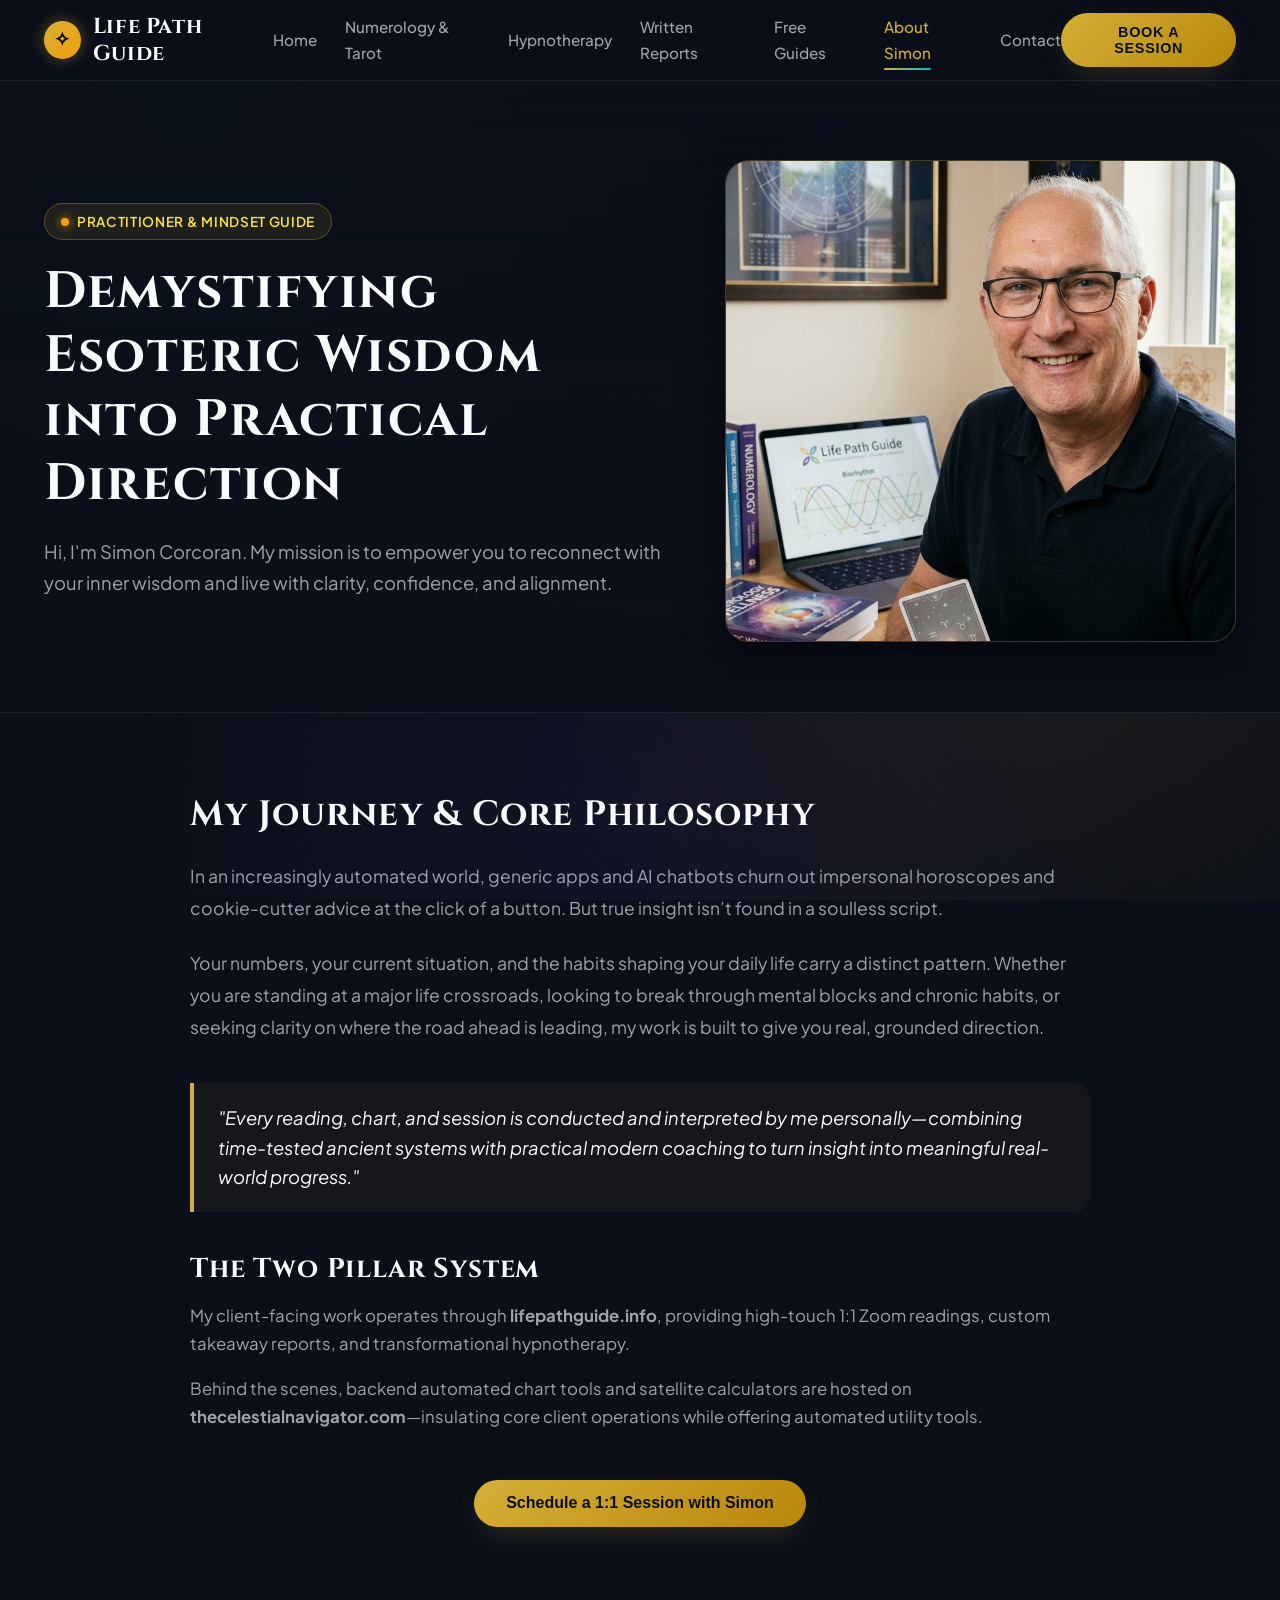
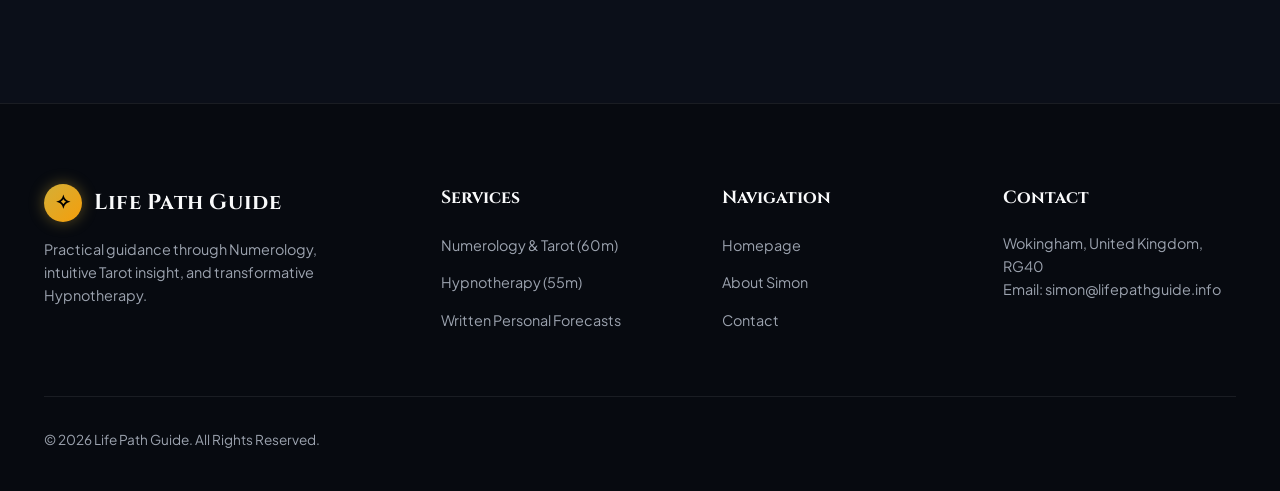
==== LifePathGuide/about.html @ 07bcfd87 "Initial commit for Life Path Guide site" ====
<!DOCTYPE html>
<html lang="en">
<head>
  <meta charset="UTF-8">
  <meta name="viewport" content="width=device-width, initial-scale=1.0">
  <title>About Simon Corcoran | Life Path Guide</title>
  <meta name="description" content="Learn about Simon Corcoran, practitioner of Numerology, Tarot, and Hypnotherapy based in Wokingham, UK. Human-centered mindset transformation.">
  <link rel="stylesheet" href="styles.css">
</head>
<body>

  <!-- HEADER -->
  <header class="site-header">
    <div class="container header-container">
      <a href="index.html" class="brand-logo">
        <span class="symbol">✧</span>
        <span>Life Path Guide</span>
      </a>

      <ul class="nav-links">
        <li><a href="index.html" class="nav-link">Home</a></li>
        <li><a href="numerology-tarot.html" class="nav-link">Numerology & Tarot</a></li>
        <li><a href="hypnotherapy.html" class="nav-link">Hypnotherapy</a></li>
        <li><a href="written-reports.html" class="nav-link">Written Reports</a></li>
        <li><a href="free-guides.html" class="nav-link">Free Guides</a></li>
        <li><a href="about.html" class="nav-link active">About Simon</a></li>
        <li><a href="contact.html" class="nav-link">Contact</a></li>
      </ul>

      <button class="nav-cta-btn" data-open-booking data-service="General Inquiry">
        <span>Book a Session</span>
      </button>

      <button class="mobile-menu-toggle">☰</button>
    </div>
  </header>

  <!-- PAGE HERO -->
  <section class="page-hero">
    <div class="container page-hero-grid">
      <div>
        <div class="badge-pill">
          <span class="icon-dot"></span>
          <span>Practitioner & Mindset Guide</span>
        </div>
        <h1 style="font-size: 3.2rem; margin-bottom: 1.25rem;">Demystifying Esoteric Wisdom into Practical Direction</h1>
        <p style="font-size: 1.15rem; line-height: 1.7; color: var(--text-muted);">
          Hi, I'm Simon Corcoran. My mission is to empower you to reconnect with your inner wisdom and live with clarity, confidence, and alignment.
        </p>
      </div>

      <div class="hero-media-card">
        <img src="assets/images/simon-portrait.jpg" alt="Simon Corcoran Portrait at Workspace">
      </div>
    </div>
  </section>

  <!-- BIO & STORY -->
  <section class="detail-section container" style="max-width: 900px;">
    <h2 style="font-size: 2.2rem; margin-bottom: 1.5rem;">My Journey & Core Philosophy</h2>
    <p style="font-size: 1.1rem; line-height: 1.8; color: var(--text-muted); margin-bottom: 1.5rem;">
      In an increasingly automated world, generic apps and AI chatbots churn out impersonal horoscopes and cookie-cutter advice at the click of a button. But true insight isn’t found in a soulless script.
    </p>

    <p style="font-size: 1.1rem; line-height: 1.8; color: var(--text-muted); margin-bottom: 1.5rem;">
      Your numbers, your current situation, and the habits shaping your daily life carry a distinct pattern. Whether you are standing at a major life crossroads, looking to break through mental blocks and chronic habits, or seeking clarity on where the road ahead is leading, my work is built to give you real, grounded direction.
    </p>

    <div class="philosophy-box" style="margin: 2.5rem 0;">
      <p style="font-size: 1.15rem; color: var(--text-main);">
        "Every reading, chart, and session is conducted and interpreted by me personally—combining time-tested ancient systems with practical modern coaching to turn insight into meaningful real-world progress."
      </p>
    </div>

    <h3 style="font-size: 1.7rem; margin: 2.5rem 0 1rem;">The Two Pillar System</h3>
    <p style="font-size: 1.05rem; line-height: 1.7; color: var(--text-muted); margin-bottom: 1rem;">
      My client-facing work operates through <strong>lifepathguide.info</strong>, providing high-touch 1:1 Zoom readings, custom takeaway reports, and transformational hypnotherapy.
    </p>
    <p style="font-size: 1.05rem; line-height: 1.7; color: var(--text-muted);">
      Behind the scenes, backend automated chart tools and satellite calculators are hosted on <strong>thecelestialnavigator.com</strong>—insulating core client operations while offering automated utility tools.
    </p>

    <div style="margin-top: 3rem; text-align: center;">
      <button class="btn-primary" data-open-booking data-service="1:1 Consultation with Simon">
        Schedule a 1:1 Session with Simon
      </button>
    </div>
  </section>

  <!-- FOOTER -->
  <footer class="site-footer">
    <div class="container">
      <div class="footer-grid">
        <div class="footer-brand">
          <a href="index.html" class="brand-logo">
            <span class="symbol">✧</span>
            <span>Life Path Guide</span>
          </a>
          <p>Practical guidance through Numerology, intuitive Tarot insight, and transformative Hypnotherapy.</p>
        </div>
        <div class="footer-col">
          <h5>Services</h5>
          <ul class="footer-links">
            <li><a href="numerology-tarot.html">Numerology & Tarot (60m)</a></li>
            <li><a href="hypnotherapy.html">Hypnotherapy (55m)</a></li>
            <li><a href="written-reports.html">Written Personal Forecasts</a></li>
          </ul>
        </div>
        <div class="footer-col">
          <h5>Navigation</h5>
          <ul class="footer-links">
            <li><a href="index.html">Homepage</a></li>
            <li><a href="about.html">About Simon</a></li>
            <li><a href="contact.html">Contact</a></li>
          </ul>
        </div>
        <div class="footer-col">
          <h5>Contact</h5>
          <p style="font-size: 0.9rem; color: var(--text-muted);">Wokingham, United Kingdom, RG40</p>
          <p style="font-size: 0.9rem; color: var(--text-muted);">Email: simon@lifepathguide.info</p>
        </div>
      </div>
      <div class="footer-bottom">
        <p>&copy; 2026 Life Path Guide. All Rights Reserved.</p>
      </div>
    </div>
  </footer>

  <script src="main.js"></script>
</body>
</html>
---- LifePathGuide/styles.css ----
/* ==========================================================================
   LIFE PATH GUIDE - Core Design System & Styling
   Domain: lifepathguide.info | Practicioner: Simon Corcoran
   Theme: Premium Dark Celestial & Human-Led Mindset Transformation
   ========================================================================== */

@import url('https://fonts.googleapis.com/css2?family=Cinzel:wght@500;600;700;800&family=Plus+Jakarta+Sans:wght@300;400;500;600;700&display=swap');

:root {
  /* Color Tokens */
  --bg-dark: #0B0F19;
  --bg-card: rgba(17, 24, 39, 0.75);
  --bg-card-hover: rgba(26, 36, 56, 0.85);
  --bg-nav: rgba(11, 15, 25, 0.85);
  
  --gold-primary: #D4AF37;
  --gold-glow: #F59E0B;
  --gold-light: #FDE047;
  
  --cyan-accent: #06B6D4;
  --cyan-glow: #38BDF8;
  --purple-accent: #8B5CF6;
  
  --text-main: #F9FAFB;
  --text-muted: #9CA3AF;
  --text-dim: #6B7280;
  
  --border-glow: rgba(212, 175, 55, 0.25);
  --border-subtle: rgba(255, 255, 255, 0.08);
  
  /* Fonts */
  --font-heading: 'Cinzel', serif;
  --font-body: 'Plus Jakarta Sans', -apple-system, BlinkMacSystemFont, sans-serif;
  
  /* Transition & Shadow */
  --transition-fast: 0.2s cubic-bezier(0.4, 0, 0.2, 1);
  --transition-smooth: 0.35s cubic-bezier(0.16, 1, 0.3, 1);
  --shadow-gold: 0 10px 30px -10px rgba(212, 175, 55, 0.25);
  --shadow-card: 0 20px 40px rgba(0, 0, 0, 0.5);
}

/* Reset & Base */
*, *::before, *::after {
  box-sizing: border-box;
  margin: 0;
  padding: 0;
}

html {
  scroll-behavior: smooth;
  font-size: 16px;
}

body {
  background-color: var(--bg-dark);
  color: var(--text-main);
  font-family: var(--font-body);
  line-height: 1.6;
  overflow-x: hidden;
  position: relative;
  background-image: 
    radial-gradient(circle at 15% 15%, rgba(6, 182, 212, 0.08) 0%, transparent 40%),
    radial-gradient(circle at 85% 65%, rgba(212, 175, 55, 0.08) 0%, transparent 45%),
    radial-gradient(circle at 50% 90%, rgba(139, 92, 246, 0.06) 0%, transparent 50%);
  background-attachment: fixed;
}

/* Typography */
h1, h2, h3, h4, .brand-logo {
  font-family: var(--font-heading);
  letter-spacing: 0.03em;
  color: var(--text-main);
  line-height: 1.25;
}

p {
  color: var(--text-muted);
}

a {
  color: var(--gold-primary);
  text-decoration: none;
  transition: color var(--transition-fast);
}

a:hover {
  color: var(--gold-light);
}

/* Container */
.container {
  width: 100%;
  max-width: 1240px;
  margin: 0 auto;
  padding: 0 1.5rem;
}

/* Header & Navigation */
.site-header {
  position: fixed;
  top: 0;
  left: 0;
  right: 0;
  z-index: 1000;
  background: var(--bg-nav);
  backdrop-filter: blur(16px);
  border-bottom: 1px solid var(--border-subtle);
  transition: all var(--transition-fast);
}

.header-container {
  display: flex;
  align-items: center;
  justify-content: space-between;
  height: 80px;
}

.brand-logo {
  display: flex;
  align-items: center;
  gap: 0.75rem;
  font-size: 1.35rem;
  font-weight: 700;
  color: var(--text-main);
}

.brand-logo .symbol {
  width: 38px;
  height: 38px;
  background: linear-gradient(135deg, var(--gold-primary), var(--gold-glow));
  border-radius: 50%;
  display: flex;
  align-items: center;
  justify-content: center;
  font-size: 1.2rem;
  color: #000;
  box-shadow: 0 0 15px rgba(212, 175, 55, 0.4);
}

.nav-links {
  display: flex;
  align-items: center;
  gap: 1.75rem;
  list-style: none;
}

.nav-link {
  color: var(--text-muted);
  font-size: 0.95rem;
  font-weight: 500;
  transition: color var(--transition-fast);
  position: relative;
  padding: 0.5rem 0;
}

.nav-link:hover, .nav-link.active {
  color: var(--gold-primary);
}

.nav-link.active::after {
  content: '';
  position: absolute;
  bottom: 0;
  left: 0;
  width: 100%;
  height: 2px;
  background: linear-gradient(90deg, var(--gold-primary), var(--cyan-accent));
  border-radius: 2px;
}

.nav-cta-btn {
  background: linear-gradient(135deg, var(--gold-primary), #B8860B);
  color: #0B0F19;
  font-weight: 700;
  font-size: 0.9rem;
  padding: 0.7rem 1.4rem;
  border-radius: 50px;
  text-transform: uppercase;
  letter-spacing: 0.05em;
  box-shadow: var(--shadow-gold);
  transition: all var(--transition-fast);
  display: inline-flex;
  align-items: center;
  gap: 0.5rem;
  border: none;
  cursor: pointer;
}

.nav-cta-btn:hover {
  transform: translateY(-2px);
  box-shadow: 0 12px 35px -5px rgba(212, 175, 55, 0.45);
  color: #000;
}

.mobile-menu-toggle {
  display: none;
  background: none;
  border: none;
  color: var(--text-main);
  font-size: 1.5rem;
  cursor: pointer;
}

/* Badge / Pills */
.badge-pill {
  display: inline-flex;
  align-items: center;
  gap: 0.5rem;
  padding: 0.4rem 1rem;
  border-radius: 50px;
  font-size: 0.85rem;
  font-weight: 600;
  letter-spacing: 0.05em;
  text-transform: uppercase;
  background: rgba(212, 175, 55, 0.1);
  border: 1px solid rgba(212, 175, 55, 0.3);
  color: var(--gold-light);
  margin-bottom: 1.25rem;
}

.badge-pill .icon-dot {
  width: 8px;
  height: 8px;
  background: var(--gold-glow);
  border-radius: 50%;
  box-shadow: 0 0 10px var(--gold-glow);
}

/* Hero Section */
.hero-section {
  padding: 170px 0 90px;
  position: relative;
}

.hero-grid {
  display: grid;
  grid-template-columns: 1.1fr 0.9fr;
  gap: 4rem;
  align-items: center;
}

.hero-content h1 {
  font-size: 3.2rem;
  margin-bottom: 1.5rem;
  background: linear-gradient(135deg, #FFFFFF 30%, var(--gold-light) 100%);
  -webkit-background-clip: text;
  -webkit-text-fill-color: transparent;
}

.hero-content p.hero-subtitle {
  font-size: 1.15rem;
  line-height: 1.7;
  margin-bottom: 2rem;
  color: var(--text-muted);
}

.hero-ctas {
  display: flex;
  align-items: center;
  gap: 1.25rem;
  flex-wrap: wrap;
}

.btn-primary {
  background: linear-gradient(135deg, var(--gold-primary), #B8860B);
  color: #0B0F19;
  font-weight: 700;
  padding: 0.9rem 2rem;
  border-radius: 50px;
  font-size: 1rem;
  box-shadow: var(--shadow-gold);
  border: none;
  cursor: pointer;
  display: inline-flex;
  align-items: center;
  gap: 0.6rem;
  transition: all var(--transition-fast);
}

.btn-primary:hover {
  transform: translateY(-2px);
  box-shadow: 0 15px 40px rgba(212, 175, 55, 0.4);
  color: #000;
}

.btn-secondary {
  background: rgba(255, 255, 255, 0.05);
  border: 1px solid var(--border-glow);
  color: var(--text-main);
  font-weight: 600;
  padding: 0.9rem 1.8rem;
  border-radius: 50px;
  font-size: 0.95rem;
  display: inline-flex;
  align-items: center;
  gap: 0.5rem;
  transition: all var(--transition-fast);
  cursor: pointer;
}

.btn-secondary:hover {
  background: rgba(212, 175, 55, 0.15);
  border-color: var(--gold-primary);
  color: var(--gold-light);
}

.hero-media-card {
  position: relative;
  border-radius: 24px;
  overflow: hidden;
  background: var(--bg-card);
  border: 1px solid var(--border-glow);
  box-shadow: var(--shadow-card);
}

.hero-media-card img {
  width: 100%;
  height: 480px;
  object-fit: cover;
  display: block;
}

.hero-overlay-tag {
  position: absolute;
  bottom: 20px;
  left: 20px;
  right: 20px;
  background: rgba(11, 15, 25, 0.85);
  backdrop-filter: blur(12px);
  padding: 1.25rem;
  border-radius: 16px;
  border: 1px solid var(--border-glow);
  display: flex;
  align-items: center;
  gap: 1rem;
}

.hero-overlay-tag .tag-icon {
  font-size: 1.8rem;
  color: var(--gold-primary);
}

.hero-overlay-tag p {
  font-size: 0.9rem;
  color: var(--text-main);
  margin: 0;
  font-weight: 500;
}

/* Core Differentiator Banner */
.differentiator-banner {
  padding: 3rem 0;
  background: linear-gradient(90deg, rgba(212, 175, 55, 0.05), rgba(6, 182, 212, 0.08), rgba(212, 175, 55, 0.05));
  border-top: 1px solid var(--border-subtle);
  border-bottom: 1px solid var(--border-subtle);
  margin: 3rem 0;
}

.banner-content {
  display: flex;
  align-items: center;
  justify-content: center;
  gap: 2rem;
  text-align: center;
  flex-wrap: wrap;
}

.banner-badge {
  font-family: var(--font-heading);
  font-size: 1.25rem;
  color: var(--gold-primary);
  display: flex;
  align-items: center;
  gap: 0.6rem;
}

.banner-text {
  font-size: 1.05rem;
  color: var(--text-main);
  max-width: 700px;
}

/* Section Header */
.section-header {
  text-align: center;
  max-width: 760px;
  margin: 0 auto 3.5rem;
}

.section-header h2 {
  font-size: 2.4rem;
  margin-bottom: 1rem;
}

.section-header p {
  font-size: 1.1rem;
}

/* Cards Grid Layout */
.grid-3 {
  display: grid;
  grid-template-columns: repeat(3, 1fr);
  gap: 2rem;
}

.grid-2 {
  display: grid;
  grid-template-columns: repeat(2, 1fr);
  gap: 2.5rem;
}

.product-card {
  background: var(--bg-card);
  backdrop-filter: blur(16px);
  border: 1px solid var(--border-subtle);
  border-radius: 20px;
  overflow: hidden;
  transition: all var(--transition-smooth);
  display: flex;
  flex-direction: column;
  position: relative;
}

.product-card:hover {
  transform: translateY(-8px);
  border-color: var(--border-glow);
  box-shadow: 0 20px 45px rgba(0, 0, 0, 0.6), 0 0 25px rgba(212, 175, 55, 0.15);
  background: var(--bg-card-hover);
}

.card-img-wrapper {
  position: relative;
  height: 230px;
  overflow: hidden;
}

.card-img-wrapper img {
  width: 100%;
  height: 100%;
  object-fit: cover;
  transition: transform 0.6s ease;
}

.product-card:hover .card-img-wrapper img {
  transform: scale(1.05);
}

.card-tag {
  position: absolute;
  top: 15px;
  right: 15px;
  background: rgba(11, 15, 25, 0.85);
  backdrop-filter: blur(8px);
  border: 1px solid var(--gold-primary);
  color: var(--gold-light);
  font-size: 0.8rem;
  font-weight: 700;
  padding: 0.35rem 0.85rem;
  border-radius: 50px;
}

.card-body {
  padding: 2rem;
  display: flex;
  flex-direction: column;
  flex-grow: 1;
}

.card-body h3 {
  font-size: 1.45rem;
  margin-bottom: 0.75rem;
}

.card-body p.card-pitch {
  font-size: 0.95rem;
  margin-bottom: 1.25rem;
  line-height: 1.6;
}

.card-features {
  list-style: none;
  margin-bottom: 1.75rem;
  flex-grow: 1;
}

.card-features li {
  font-size: 0.9rem;
  color: var(--text-main);
  margin-bottom: 0.6rem;
  display: flex;
  align-items: flex-start;
  gap: 0.6rem;
}

.card-features li::before {
  content: "✦";
  color: var(--gold-primary);
  font-size: 0.85rem;
  line-height: 1.4;
}

.card-footer {
  margin-top: auto;
  display: flex;
  align-items: center;
  justify-content: space-between;
  gap: 1rem;
  padding-top: 1rem;
  border-top: 1px solid var(--border-subtle);
}

.card-price {
  font-size: 1.2rem;
  font-weight: 700;
  color: var(--gold-light);
  font-family: var(--font-heading);
}

/* Interactive Life Path Calculator Section */
.calculator-section {
  padding: 6rem 0;
  background: relative;
}

.calculator-box {
  background: linear-gradient(135deg, rgba(17, 24, 39, 0.9), rgba(11, 15, 25, 0.95));
  backdrop-filter: blur(20px);
  border: 1px solid var(--border-glow);
  border-radius: 28px;
  padding: 3.5rem 3rem;
  box-shadow: var(--shadow-card);
  max-width: 900px;
  margin: 0 auto;
  position: relative;
  overflow: hidden;
}

.calculator-box::before {
  content: '';
  position: absolute;
  top: -50%;
  left: -50%;
  width: 200%;
  height: 200%;
  background: radial-gradient(circle at 50% 50%, rgba(212, 175, 55, 0.05) 0%, transparent 60%);
  pointer-events: none;
}

.calc-inputs {
  display: grid;
  grid-template-columns: repeat(3, 1fr) auto;
  gap: 1.25rem;
  align-items: end;
  margin-top: 2rem;
}

.input-group {
  display: flex;
  flex-direction: column;
  gap: 0.5rem;
}

.input-group label {
  font-size: 0.85rem;
  font-weight: 600;
  text-transform: uppercase;
  letter-spacing: 0.05em;
  color: var(--text-muted);
}

.input-group select, .input-group input {
  background: rgba(255, 255, 255, 0.06);
  border: 1px solid var(--border-glow);
  color: var(--text-main);
  padding: 0.85rem 1rem;
  border-radius: 12px;
  font-size: 1rem;
  font-family: var(--font-body);
  outline: none;
  transition: border-color var(--transition-fast);
}

.input-group select:focus, .input-group input:focus {
  border-color: var(--gold-primary);
  box-shadow: 0 0 12px rgba(212, 175, 55, 0.3);
}

.calc-result-display {
  margin-top: 2.5rem;
  padding: 2rem;
  background: rgba(11, 15, 25, 0.7);
  border-radius: 20px;
  border: 1px solid var(--border-glow);
  display: none;
  animation: fadeIn 0.4s ease forwards;
}

@keyframes fadeIn {
  from { opacity: 0; transform: translateY(10px); }
  to { opacity: 1; transform: translateY(0); }
}

.calc-result-header {
  display: flex;
  align-items: center;
  gap: 1.5rem;
  margin-bottom: 1.25rem;
}

.number-badge {
  width: 70px;
  height: 70px;
  border-radius: 50%;
  background: linear-gradient(135deg, var(--gold-primary), var(--gold-glow));
  color: #000;
  display: flex;
  align-items: center;
  justify-content: center;
  font-size: 2.2rem;
  font-weight: 800;
  font-family: var(--font-heading);
  box-shadow: 0 0 25px rgba(212, 175, 55, 0.5);
  flex-shrink: 0;
}

.calc-result-header h4 {
  font-size: 1.6rem;
  color: var(--gold-light);
}

.calc-result-header p {
  font-size: 0.95rem;
  color: var(--cyan-accent);
}

.calc-result-body p {
  font-size: 1rem;
  line-height: 1.7;
  color: var(--text-main);
  margin-bottom: 1.5rem;
}

/* About Section */
.about-section {
  padding: 6rem 0;
}

.about-grid {
  display: grid;
  grid-template-columns: 0.9fr 1.1fr;
  gap: 4rem;
  align-items: center;
}

.about-img-frame {
  position: relative;
  border-radius: 24px;
  overflow: hidden;
  border: 1px solid var(--border-glow);
  box-shadow: var(--shadow-card);
}

.about-img-frame img {
  width: 100%;
  height: auto;
  display: block;
}

.about-content h2 {
  font-size: 2.5rem;
  margin-bottom: 1.5rem;
}

.about-bio {
  font-size: 1.05rem;
  line-height: 1.8;
  color: var(--text-muted);
  margin-bottom: 1.5rem;
}

.philosophy-box {
  background: rgba(212, 175, 55, 0.05);
  border-left: 4px solid var(--gold-primary);
  padding: 1.25rem 1.5rem;
  border-radius: 0 16px 16px 0;
  margin-bottom: 2rem;
}

.philosophy-box p {
  font-style: italic;
  color: var(--text-main);
  font-size: 1.05rem;
}

/* Free Guides / Lead Magnets */
.lead-magnets-section {
  padding: 6rem 0;
  background: rgba(11, 15, 25, 0.4);
}

.guide-card {
  background: var(--bg-card);
  border: 1px solid var(--border-subtle);
  border-radius: 24px;
  padding: 2.5rem;
  display: flex;
  flex-direction: column;
  transition: all var(--transition-smooth);
  position: relative;
}

.guide-card:hover {
  transform: translateY(-6px);
  border-color: var(--cyan-accent);
  box-shadow: 0 20px 40px rgba(6, 182, 212, 0.15);
}

.guide-badge {
  color: var(--cyan-accent);
  font-size: 0.85rem;
  font-weight: 700;
  text-transform: uppercase;
  letter-spacing: 0.05em;
  margin-bottom: 1rem;
}

.guide-card h3 {
  font-size: 1.6rem;
  margin-bottom: 1rem;
}

.guide-card p {
  font-size: 0.95rem;
  line-height: 1.6;
  margin-bottom: 2rem;
  flex-grow: 1;
}

/* Modal Windows */
.modal-overlay {
  position: fixed;
  top: 0;
  left: 0;
  right: 0;
  bottom: 0;
  background: rgba(5, 7, 12, 0.85);
  backdrop-filter: blur(12px);
  z-index: 2000;
  display: flex;
  align-items: center;
  justify-content: center;
  padding: 1.5rem;
  opacity: 0;
  visibility: hidden;
  transition: all var(--transition-smooth);
}

.modal-overlay.active {
  opacity: 1;
  visibility: visible;
}

.modal-card {
  background: var(--bg-dark);
  border: 1px solid var(--border-glow);
  border-radius: 28px;
  max-width: 620px;
  width: 100%;
  max-height: 90vh;
  overflow-y: auto;
  padding: 3rem 2.5rem;
  position: relative;
  box-shadow: 0 25px 60px rgba(0, 0, 0, 0.8);
  transform: scale(0.92);
  transition: transform var(--transition-smooth);
}

.modal-overlay.active .modal-card {
  transform: scale(1);
}

.modal-close-btn {
  position: absolute;
  top: 20px;
  right: 20px;
  background: rgba(255, 255, 255, 0.08);
  border: none;
  color: var(--text-main);
  width: 38px;
  height: 38px;
  border-radius: 50%;
  display: flex;
  align-items: center;
  justify-content: center;
  font-size: 1.2rem;
  cursor: pointer;
  transition: background var(--transition-fast);
}

.modal-close-btn:hover {
  background: rgba(212, 175, 55, 0.2);
  color: var(--gold-light);
}

.modal-title {
  font-size: 1.8rem;
  margin-bottom: 0.5rem;
}

.modal-subtitle {
  font-size: 0.95rem;
  margin-bottom: 2rem;
}

.form-grid {
  display: flex;
  flex-direction: column;
  gap: 1.25rem;
}

.form-field {
  display: flex;
  flex-direction: column;
  gap: 0.4rem;
}

.form-field label {
  font-size: 0.85rem;
  font-weight: 600;
  color: var(--text-muted);
}

.form-field input, .form-field select, .form-field textarea {
  background: rgba(255, 255, 255, 0.05);
  border: 1px solid var(--border-subtle);
  color: var(--text-main);
  padding: 0.85rem 1rem;
  border-radius: 12px;
  font-size: 0.95rem;
  font-family: var(--font-body);
  outline: none;
}

.form-field input:focus, .form-field select:focus, .form-field textarea:focus {
  border-color: var(--gold-primary);
  box-shadow: 0 0 10px rgba(212, 175, 55, 0.25);
}

.form-field textarea {
  resize: vertical;
  min-height: 100px;
}

/* Product Detail Page Specifics */
.page-hero {
  padding: 160px 0 70px;
  background: linear-gradient(180deg, rgba(11, 15, 25, 0.8) 0%, var(--bg-dark) 100%);
  border-bottom: 1px solid var(--border-subtle);
}

.page-hero-grid {
  display: grid;
  grid-template-columns: 1.1fr 0.9fr;
  gap: 3.5rem;
  align-items: center;
}

.detail-section {
  padding: 5rem 0;
}

.feature-box-grid {
  display: grid;
  grid-template-columns: repeat(3, 1fr);
  gap: 2rem;
  margin-top: 3rem;
}

.feature-box {
  background: var(--bg-card);
  border: 1px solid var(--border-subtle);
  border-radius: 20px;
  padding: 2rem;
}

.feature-box .box-icon {
  width: 50px;
  height: 50px;
  border-radius: 12px;
  background: rgba(212, 175, 55, 0.1);
  border: 1px solid var(--border-glow);
  color: var(--gold-primary);
  display: flex;
  align-items: center;
  justify-content: center;
  font-size: 1.5rem;
  margin-bottom: 1.25rem;
}

.feature-box h4 {
  font-size: 1.25rem;
  margin-bottom: 0.75rem;
}

.feature-box p {
  font-size: 0.9rem;
  line-height: 1.6;
}

/* Footer */
.site-footer {
  background: #070A10;
  border-top: 1px solid var(--border-subtle);
  padding: 5rem 0 2.5rem;
  margin-top: 6rem;
}

.footer-grid {
  display: grid;
  grid-template-columns: 1.5fr repeat(3, 1fr);
  gap: 3rem;
  margin-bottom: 4rem;
}

.footer-brand p {
  font-size: 0.9rem;
  margin-top: 1rem;
  max-width: 320px;
}

.footer-col h5 {
  font-family: var(--font-heading);
  font-size: 1.1rem;
  color: var(--text-main);
  margin-bottom: 1.25rem;
}

.footer-links {
  list-style: none;
  display: flex;
  flex-direction: column;
  gap: 0.75rem;
}

.footer-links a {
  color: var(--text-muted);
  font-size: 0.9rem;
}

.footer-links a:hover {
  color: var(--gold-light);
}

.footer-bottom {
  padding-top: 2rem;
  border-top: 1px solid var(--border-subtle);
  display: flex;
  align-items: center;
  justify-content: space-between;
  font-size: 0.85rem;
  color: var(--text-dim);
  flex-wrap: wrap;
  gap: 1rem;
}

.satellite-link {
  color: var(--cyan-accent);
  font-size: 0.85rem;
}

.satellite-link:hover {
  text-decoration: underline;
}

/* Responsive Media Queries */
@media (max-width: 1024px) {
  .hero-grid, .page-hero-grid, .about-grid {
    grid-template-columns: 1fr;
    gap: 3rem;
  }
  
  .grid-3, .feature-box-grid {
    grid-template-columns: repeat(2, 1fr);
  }
  
  .footer-grid {
    grid-template-columns: repeat(2, 1fr);
  }
}

@media (max-width: 768px) {
  .nav-links {
    display: none;
  }
  
  .mobile-menu-toggle {
    display: block;
  }
  
  .hero-content h1 {
    font-size: 2.3rem;
  }
  
  .grid-3, .grid-2, .feature-box-grid {
    grid-template-columns: 1fr;
  }
  
  .calc-inputs {
    grid-template-columns: 1fr;
  }
  
  .footer-grid {
    grid-template-columns: 1fr;
  }
  
  .banner-content {
    flex-direction: column;
    gap: 1rem;
  }
}
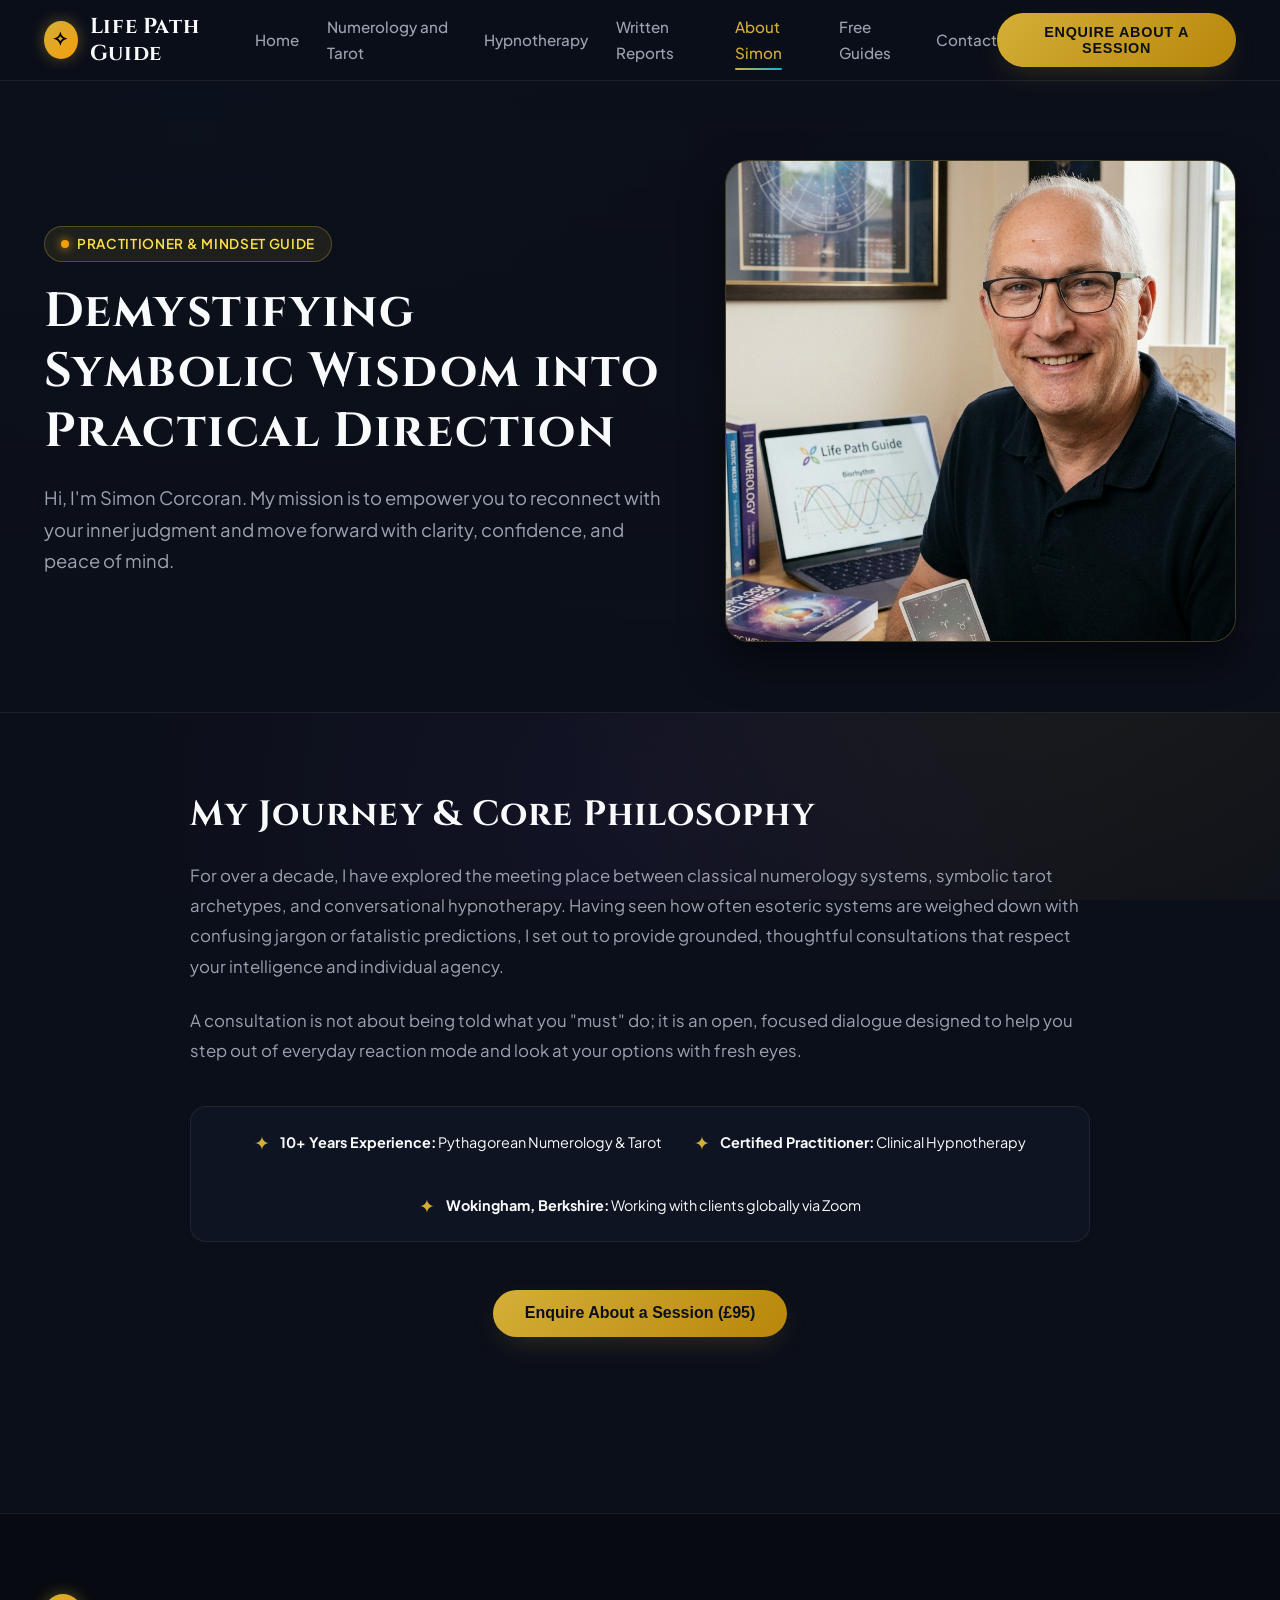
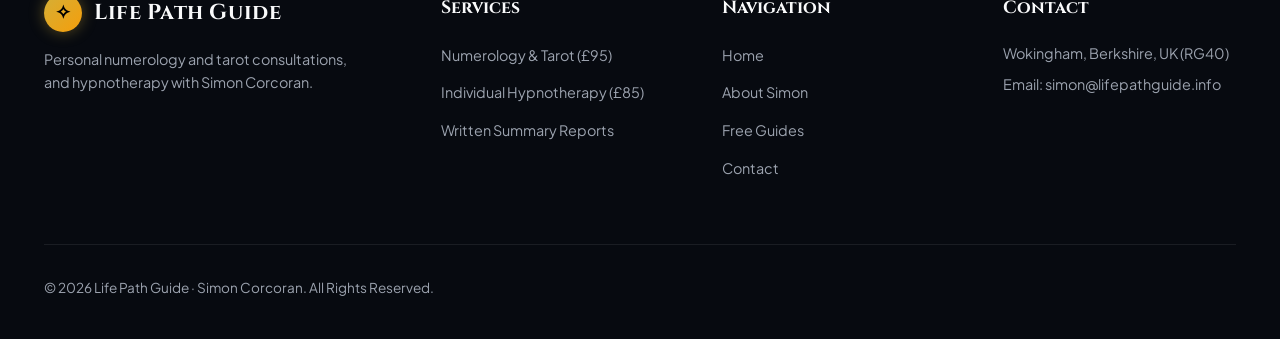
==== commit 566b408f: "Implement website review recommendations from Richard Knight" ====
--- a/LifePathGuide/about.html
+++ b/LifePathGuide/about.html
@@ -19,19 +19,19 @@
 
       <ul class="nav-links">
         <li><a href="index.html" class="nav-link">Home</a></li>
-        <li><a href="numerology-tarot.html" class="nav-link">Numerology & Tarot</a></li>
+        <li><a href="numerology-tarot.html" class="nav-link">Numerology and Tarot</a></li>
         <li><a href="hypnotherapy.html" class="nav-link">Hypnotherapy</a></li>
         <li><a href="written-reports.html" class="nav-link">Written Reports</a></li>
+        <li><a href="about.html" class="nav-link active">About Simon</a></li>
         <li><a href="free-guides.html" class="nav-link">Free Guides</a></li>
-        <li><a href="about.html" class="nav-link active">About Simon</a></li>
         <li><a href="contact.html" class="nav-link">Contact</a></li>
       </ul>
 
-      <button class="nav-cta-btn" data-open-booking data-service="General Inquiry">
-        <span>Book a Session</span>
+      <button class="nav-cta-btn" data-open-booking data-service="Numerology & Tarot Consultation (60 Mins)">
+        <span>Enquire About a Session</span>
       </button>
 
-      <button class="mobile-menu-toggle">☰</button>
+      <button class="mobile-menu-toggle" aria-label="Toggle Mobile Menu">☰</button>
     </div>
   </header>
 
@@ -43,9 +43,9 @@
           <span class="icon-dot"></span>
           <span>Practitioner & Mindset Guide</span>
         </div>
-        <h1 style="font-size: 3.2rem; margin-bottom: 1.25rem;">Demystifying Esoteric Wisdom into Practical Direction</h1>
+        <h1 style="font-size: 3rem; margin-bottom: 1.25rem;">Demystifying Symbolic Wisdom into Practical Direction</h1>
         <p style="font-size: 1.15rem; line-height: 1.7; color: var(--text-muted);">
-          Hi, I'm Simon Corcoran. My mission is to empower you to reconnect with your inner wisdom and live with clarity, confidence, and alignment.
+          Hi, I'm Simon Corcoran. My mission is to empower you to reconnect with your inner judgment and move forward with clarity, confidence, and peace of mind.
         </p>
       </div>
 
@@ -58,31 +58,33 @@
   <!-- BIO & STORY -->
   <section class="detail-section container" style="max-width: 900px;">
     <h2 style="font-size: 2.2rem; margin-bottom: 1.5rem;">My Journey & Core Philosophy</h2>
-    <p style="font-size: 1.1rem; line-height: 1.8; color: var(--text-muted); margin-bottom: 1.5rem;">
-      In an increasingly automated world, generic apps and AI chatbots churn out impersonal horoscopes and cookie-cutter advice at the click of a button. But true insight isn’t found in a soulless script.
+    
+    <p style="font-size: 1.05rem; line-height: 1.8; margin-bottom: 1.5rem;">
+      For over a decade, I have explored the meeting place between classical numerology systems, symbolic tarot archetypes, and conversational hypnotherapy. Having seen how often esoteric systems are weighed down with confusing jargon or fatalistic predictions, I set out to provide grounded, thoughtful consultations that respect your intelligence and individual agency.
     </p>
 
-    <p style="font-size: 1.1rem; line-height: 1.8; color: var(--text-muted); margin-bottom: 1.5rem;">
-      Your numbers, your current situation, and the habits shaping your daily life carry a distinct pattern. Whether you are standing at a major life crossroads, looking to break through mental blocks and chronic habits, or seeking clarity on where the road ahead is leading, my work is built to give you real, grounded direction.
+    <p style="font-size: 1.05rem; line-height: 1.8; margin-bottom: 1.5rem;">
+      A consultation is not about being told what you "must" do; it is an open, focused dialogue designed to help you step out of everyday reaction mode and look at your options with fresh eyes.
     </p>
 
-    <div class="philosophy-box" style="margin: 2.5rem 0;">
-      <p style="font-size: 1.15rem; color: var(--text-main);">
-        "Every reading, chart, and session is conducted and interpreted by me personally—combining time-tested ancient systems with practical modern coaching to turn insight into meaningful real-world progress."
-      </p>
-    </div>
-
-    <h3 style="font-size: 1.7rem; margin: 2.5rem 0 1rem;">The Two Pillar System</h3>
-    <p style="font-size: 1.05rem; line-height: 1.7; color: var(--text-muted); margin-bottom: 1rem;">
-      My client-facing work operates through <strong>lifepathguide.info</strong>, providing high-touch 1:1 Zoom readings, custom takeaway reports, and transformational hypnotherapy.
-    </p>
-    <p style="font-size: 1.05rem; line-height: 1.7; color: var(--text-muted);">
-      Behind the scenes, backend automated chart tools and satellite calculators are hosted on <strong>thecelestialnavigator.com</strong>—insulating core client operations while offering automated utility tools.
-    </p>
+    <div class="credentials-bar" style="margin: 2.5rem 0;">
+      <div class="credential-item">
+        <span class="credential-icon">✦</span>
+        <span><strong>10+ Years Experience:</strong> Pythagorean Numerology & Tarot</span>
+      </div>
+      <div class="credential-item">
+        <span class="credential-icon">✦</span>
+        <span><strong>Certified Practitioner:</strong> Clinical Hypnotherapy</span>
+      </div>
+      <div class="credential-item">
+        <span class="credential-icon">✦</span>
+        <span><strong>Wokingham, Berkshire:</strong> Working with clients globally via Zoom</span>
+      </div>
+    </div>
 
     <div style="margin-top: 3rem; text-align: center;">
-      <button class="btn-primary" data-open-booking data-service="1:1 Consultation with Simon">
-        Schedule a 1:1 Session with Simon
+      <button class="btn-primary" data-open-booking data-service="Numerology & Tarot Consultation (60 Mins)">
+        Enquire About a Session (£95)
       </button>
     </div>
   </section>
@@ -96,36 +98,112 @@
             <span class="symbol">✧</span>
             <span>Life Path Guide</span>
           </a>
-          <p>Practical guidance through Numerology, intuitive Tarot insight, and transformative Hypnotherapy.</p>
+          <p>Personal numerology and tarot consultations, and hypnotherapy with Simon Corcoran.</p>
         </div>
         <div class="footer-col">
           <h5>Services</h5>
           <ul class="footer-links">
-            <li><a href="numerology-tarot.html">Numerology & Tarot (60m)</a></li>
-            <li><a href="hypnotherapy.html">Hypnotherapy (55m)</a></li>
-            <li><a href="written-reports.html">Written Personal Forecasts</a></li>
+            <li><a href="numerology-tarot.html">Numerology & Tarot (£95)</a></li>
+            <li><a href="hypnotherapy.html">Individual Hypnotherapy (£85)</a></li>
+            <li><a href="written-reports.html">Written Summary Reports</a></li>
           </ul>
         </div>
         <div class="footer-col">
           <h5>Navigation</h5>
           <ul class="footer-links">
-            <li><a href="index.html">Homepage</a></li>
+            <li><a href="index.html">Home</a></li>
             <li><a href="about.html">About Simon</a></li>
+            <li><a href="free-guides.html">Free Guides</a></li>
             <li><a href="contact.html">Contact</a></li>
           </ul>
         </div>
         <div class="footer-col">
           <h5>Contact</h5>
-          <p style="font-size: 0.9rem; color: var(--text-muted);">Wokingham, United Kingdom, RG40</p>
-          <p style="font-size: 0.9rem; color: var(--text-muted);">Email: simon@lifepathguide.info</p>
+          <p style="font-size: 0.9rem; color: var(--text-muted);">Wokingham, Berkshire, UK (RG40)</p>
+          <p style="font-size: 0.9rem; color: var(--text-muted); margin-top: 0.5rem;">Email: simon@lifepathguide.info</p>
         </div>
       </div>
       <div class="footer-bottom">
-        <p>&copy; 2026 Life Path Guide. All Rights Reserved.</p>
+        <p>&copy; 2026 Life Path Guide · Simon Corcoran. All Rights Reserved.</p>
       </div>
     </div>
   </footer>
 
-  <script src="main.js"></script>
+  <!-- BOOKING MODAL -->
+  <div id="bookingModal" class="modal-overlay">
+    <div class="modal-card">
+      <button id="closeBookingModal" class="modal-close-btn" aria-label="Close modal">✕</button>
+      
+      <div id="bookingFormWrapper">
+        <h3 class="modal-title">Enquire About a Session</h3>
+        <p class="modal-subtitle">Share your preferred service and questions. Simon will personally review your enquiry and respond within 24 hours.</p>
+
+        <form id="bookingForm" class="form-grid">
+          <div class="form-field">
+            <label for="bookingServiceSelect">Service Selected</label>
+            <select id="bookingServiceSelect" required>
+              <option value="Numerology & Tarot Consultation (60 Mins)">Numerology & Tarot Consultation (60 Mins Zoom · £95)</option>
+              <option value="Individual Online Hypnotherapy (55 Mins)">Individual Online Hypnotherapy (55 Mins Zoom · £85)</option>
+              <option value="Free 15-Min Hypnotherapy Consultation">Free 15-Min Hypnotherapy Introductory Call</option>
+              <option value="General Question">General Question or Enquiry</option>
+            </select>
+          </div>
+
+          <div class="form-field">
+            <label for="bookName">Your Full Name</label>
+            <input type="text" id="bookName" placeholder="e.g. Sarah Jenkins" required>
+          </div>
+
+          <div class="form-field">
+            <label for="bookEmail">Email Address</label>
+            <input type="email" id="bookEmail" placeholder="sarah@example.com" required>
+          </div>
+
+          <div class="form-field">
+            <label for="bookDate">Preferred Day / Time Window</label>
+            <input type="text" id="bookDate" placeholder="e.g. Weekday morning or Wednesday afternoon">
+          </div>
+
+          <div class="form-field">
+            <label for="bookNotes">What would you like to explore?</label>
+            <textarea id="bookNotes" placeholder="Share a few words about what brings you to seek a consultation..."></textarea>
+          </div>
+
+          <button type="submit" class="btn-primary" style="width: 100%; justify-content: center; margin-top: 1rem;">
+            Send Enquiry to Simon
+          </button>
+        </form>
+      </div>
+
+      <!-- Confirmation State -->
+      <div id="bookingSuccessDisplay" style="display: none;" class="modal-confirmation-state">
+        <div class="confirmation-check-icon">✓</div>
+        <h3 style="font-size: 1.5rem; margin-bottom: 0.5rem; color: var(--text-main);">Enquiry Received</h3>
+        <p class="confirmation-next-steps">
+          Thank you, <strong id="confirmName"></strong>! Simon will review your enquiry and reply to <strong id="confirmEmail"></strong> within 24 hours with confirmed dates and preparation details.
+        </p>
+
+        <div class="confirmation-summary-card">
+          <dl>
+            <dt>Service:</dt>
+            <dd id="confirmService"></dd>
+            <dt>Preferred Time:</dt>
+            <dd id="confirmTime"></dd>
+          </dl>
+        </div>
+
+        <div style="display: flex; gap: 1rem; justify-content: center; margin-top: 1.5rem; flex-wrap: wrap;">
+          <a id="emailClientFallbackLink" href="#" class="btn-secondary" style="font-size: 0.85rem;">
+            Open in Your Email Client
+          </a>
+          <button id="closeConfirmBtn" class="btn-primary" style="font-size: 0.85rem;">
+            Done
+          </button>
+        </div>
+      </div>
+    </div>
+  </div>
+
+  <script type="module" src="./main.js"></script>
 </body>
 </html>
--- a/LifePathGuide/styles.css
+++ b/LifePathGuide/styles.css
@@ -1018,3 +1018,440 @@
     gap: 1rem;
   }
 }
+
+/* ==========================================================================
+   Additional Components (Richard Knight Website Review Updates)
+   ========================================================================== */
+
+/* Situations Visitors Explore */
+.situations-grid {
+  display: grid;
+  grid-template-columns: repeat(4, 1fr);
+  gap: 1.5rem;
+  margin-top: 2.5rem;
+}
+
+.situation-card {
+  background: var(--bg-card);
+  border: 1px solid var(--border-subtle);
+  border-radius: 16px;
+  padding: 1.75rem 1.5rem;
+  transition: transform var(--transition-fast), border-color var(--transition-fast), box-shadow var(--transition-fast);
+  display: flex;
+  flex-direction: column;
+  position: relative;
+}
+
+.situation-card:hover {
+  transform: translateY(-4px);
+  border-color: var(--border-glow);
+  box-shadow: 0 12px 30px rgba(0, 0, 0, 0.35);
+}
+
+.situation-icon {
+  font-size: 1.75rem;
+  margin-bottom: 1rem;
+  display: inline-block;
+}
+
+.situation-card h4 {
+  font-size: 1.15rem;
+  margin-bottom: 0.6rem;
+  color: var(--text-main);
+}
+
+.situation-card p {
+  font-size: 0.92rem;
+  line-height: 1.6;
+  color: var(--text-muted);
+}
+
+/* Consultation Main Spotlight Card */
+.consultation-spotlight {
+  background: linear-gradient(145deg, rgba(17, 24, 39, 0.9) 0%, rgba(26, 36, 56, 0.7) 100%);
+  border: 1px solid var(--border-glow);
+  border-radius: 24px;
+  padding: 3rem;
+  margin-top: 2rem;
+  box-shadow: 0 20px 50px rgba(0, 0, 0, 0.45), 0 0 30px rgba(212, 175, 55, 0.08);
+  display: grid;
+  grid-template-columns: 1.2fr 0.8fr;
+  gap: 3rem;
+  align-items: center;
+}
+
+.consultation-specs {
+  display: flex;
+  flex-wrap: wrap;
+  gap: 1rem;
+  margin: 1.5rem 0;
+}
+
+.spec-badge {
+  background: rgba(212, 175, 55, 0.12);
+  border: 1px solid rgba(212, 175, 55, 0.3);
+  color: var(--gold-light);
+  font-size: 0.85rem;
+  font-weight: 600;
+  padding: 0.45rem 1rem;
+  border-radius: 50px;
+  display: inline-flex;
+  align-items: center;
+  gap: 0.5rem;
+}
+
+.consultation-journey-list {
+  list-style: none;
+  margin: 1.5rem 0;
+  display: flex;
+  flex-direction: column;
+  gap: 1rem;
+}
+
+.consultation-journey-list li {
+  display: flex;
+  align-items: flex-start;
+  gap: 0.85rem;
+  font-size: 0.95rem;
+  color: var(--text-muted);
+}
+
+.journey-step-num {
+  background: var(--gold-primary);
+  color: #0B0F19;
+  font-weight: 700;
+  width: 24px;
+  height: 24px;
+  border-radius: 50%;
+  display: inline-flex;
+  align-items: center;
+  justify-content: center;
+  font-size: 0.75rem;
+  flex-shrink: 0;
+  margin-top: 2px;
+}
+
+.consultation-pricing-box {
+  background: rgba(11, 15, 25, 0.75);
+  border: 1px solid var(--border-subtle);
+  border-radius: 20px;
+  padding: 2.25rem;
+  text-align: center;
+  display: flex;
+  flex-direction: column;
+  justify-content: center;
+}
+
+.price-tag-large {
+  font-family: var(--font-heading);
+  font-size: 3rem;
+  color: var(--gold-primary);
+  font-weight: 700;
+  line-height: 1;
+  margin-bottom: 0.5rem;
+}
+
+.price-subtitle {
+  font-size: 0.9rem;
+  color: var(--text-muted);
+  margin-bottom: 1.5rem;
+}
+
+/* Client Feedback / Experiences */
+.client-feedback-grid {
+  display: grid;
+  grid-template-columns: repeat(3, 1fr);
+  gap: 2rem;
+  margin-top: 2.5rem;
+}
+
+.feedback-card {
+  background: var(--bg-card);
+  border: 1px solid var(--border-subtle);
+  border-radius: 18px;
+  padding: 2rem 1.75rem;
+  display: flex;
+  flex-direction: column;
+  justify-content: space-between;
+  position: relative;
+}
+
+.feedback-quote {
+  font-style: italic;
+  font-size: 0.95rem;
+  line-height: 1.7;
+  color: var(--text-main);
+  margin-bottom: 1.5rem;
+  position: relative;
+}
+
+.feedback-author {
+  display: flex;
+  align-items: center;
+  gap: 0.75rem;
+  border-top: 1px solid var(--border-subtle);
+  padding-top: 1rem;
+}
+
+.feedback-author-initials {
+  width: 40px;
+  height: 40px;
+  border-radius: 50%;
+  background: rgba(212, 175, 55, 0.15);
+  color: var(--gold-light);
+  display: flex;
+  align-items: center;
+  justify-content: center;
+  font-weight: 600;
+  font-size: 0.9rem;
+  border: 1px solid rgba(212, 175, 55, 0.3);
+}
+
+.feedback-author-info h5 {
+  font-size: 0.95rem;
+  color: var(--text-main);
+}
+
+.feedback-author-info p {
+  font-size: 0.8rem;
+  color: var(--text-dim);
+}
+
+/* Credentials Bar */
+.credentials-bar {
+  display: flex;
+  align-items: center;
+  justify-content: center;
+  flex-wrap: wrap;
+  gap: 2rem;
+  background: rgba(17, 24, 39, 0.6);
+  border: 1px solid var(--border-subtle);
+  border-radius: 16px;
+  padding: 1.25rem 2rem;
+  margin: 2rem 0;
+}
+
+.credential-item {
+  display: flex;
+  align-items: center;
+  gap: 0.65rem;
+  font-size: 0.9rem;
+  color: var(--text-main);
+}
+
+.credential-icon {
+  color: var(--gold-primary);
+  font-size: 1.2rem;
+}
+
+/* Practical FAQs */
+.faq-container {
+  max-width: 860px;
+  margin: 2.5rem auto 0;
+  display: flex;
+  flex-direction: column;
+  gap: 1.25rem;
+}
+
+.faq-card {
+  background: var(--bg-card);
+  border: 1px solid var(--border-subtle);
+  border-radius: 14px;
+  padding: 1.5rem 1.75rem;
+  transition: border-color var(--transition-fast);
+}
+
+.faq-card:hover {
+  border-color: rgba(212, 175, 55, 0.3);
+}
+
+.faq-card h4 {
+  font-size: 1.1rem;
+  color: var(--gold-light);
+  margin-bottom: 0.6rem;
+  display: flex;
+  align-items: center;
+  gap: 0.5rem;
+}
+
+.faq-card p {
+  font-size: 0.95rem;
+  line-height: 1.65;
+  color: var(--text-muted);
+}
+
+/* Sample Report Card */
+.report-sample-card {
+  background: linear-gradient(135deg, rgba(17, 24, 39, 0.95) 0%, rgba(20, 29, 48, 0.95) 100%);
+  border: 1px solid var(--border-glow);
+  border-radius: 20px;
+  padding: 2.5rem;
+  margin-top: 2rem;
+}
+
+.report-header-banner {
+  border-bottom: 1px solid var(--border-subtle);
+  padding-bottom: 1.25rem;
+  margin-bottom: 1.5rem;
+  display: flex;
+  justify-content: space-between;
+  align-items: flex-start;
+  flex-wrap: wrap;
+  gap: 1rem;
+}
+
+.report-sample-pill {
+  background: rgba(6, 182, 212, 0.15);
+  border: 1px solid rgba(6, 182, 212, 0.35);
+  color: var(--cyan-accent);
+  padding: 0.25rem 0.75rem;
+  border-radius: 50px;
+  font-size: 0.8rem;
+  font-weight: 600;
+  text-transform: uppercase;
+  letter-spacing: 0.05em;
+}
+
+.report-sample-columns {
+  display: grid;
+  grid-template-columns: repeat(3, 1fr);
+  gap: 1.5rem;
+}
+
+.report-column-box {
+  background: rgba(11, 15, 25, 0.6);
+  border: 1px solid var(--border-subtle);
+  border-radius: 12px;
+  padding: 1.25rem;
+}
+
+.report-column-box h5 {
+  font-size: 0.95rem;
+  color: var(--gold-primary);
+  margin-bottom: 0.5rem;
+}
+
+.report-column-box p {
+  font-size: 0.85rem;
+  line-height: 1.55;
+  color: var(--text-muted);
+}
+
+/* Rich In-Modal Confirmation State */
+.modal-confirmation-state {
+  text-align: center;
+  padding: 1.5rem 0.5rem;
+}
+
+.confirmation-check-icon {
+  width: 64px;
+  height: 64px;
+  border-radius: 50%;
+  background: rgba(16, 185, 129, 0.15);
+  border: 2px solid #10B981;
+  color: #10B981;
+  display: flex;
+  align-items: center;
+  justify-content: center;
+  font-size: 1.8rem;
+  margin: 0 auto 1.25rem;
+}
+
+.confirmation-summary-card {
+  background: rgba(11, 15, 25, 0.8);
+  border: 1px solid var(--border-subtle);
+  border-radius: 12px;
+  padding: 1.25rem;
+  margin: 1.25rem 0;
+  text-align: left;
+  font-size: 0.9rem;
+}
+
+.confirmation-summary-card dl {
+  display: grid;
+  grid-template-columns: auto 1fr;
+  gap: 0.5rem 1rem;
+}
+
+.confirmation-summary-card dt {
+  color: var(--text-dim);
+  font-weight: 500;
+}
+
+.confirmation-summary-card dd {
+  color: var(--text-main);
+  font-weight: 600;
+}
+
+.confirmation-next-steps {
+  font-size: 0.9rem;
+  color: var(--text-muted);
+  line-height: 1.6;
+  margin-bottom: 1.5rem;
+}
+
+/* Quickstart reader modal */
+.quickstart-reader-container {
+  max-height: 65vh;
+  overflow-y: auto;
+  padding-right: 0.5rem;
+  margin: 1.5rem 0;
+  text-align: left;
+}
+
+.quickstart-section-box {
+  background: rgba(11, 15, 25, 0.7);
+  border: 1px solid var(--border-subtle);
+  border-radius: 12px;
+  padding: 1.25rem;
+  margin-bottom: 1rem;
+}
+
+.quickstart-section-box h4 {
+  color: var(--gold-primary);
+  font-size: 1.05rem;
+  margin-bottom: 0.5rem;
+}
+
+.quickstart-section-box p {
+  font-size: 0.9rem;
+  line-height: 1.6;
+}
+
+/* Privacy disclaimer pill */
+.privacy-notice-pill {
+  display: inline-flex;
+  align-items: center;
+  gap: 0.4rem;
+  font-size: 0.8rem;
+  color: var(--text-dim);
+  margin-top: 0.75rem;
+}
+
+@media (max-width: 1024px) {
+  .situations-grid {
+    grid-template-columns: repeat(2, 1fr);
+  }
+  .consultation-spotlight {
+    grid-template-columns: 1fr;
+    padding: 2rem;
+  }
+  .client-feedback-grid {
+    grid-template-columns: 1fr;
+  }
+  .report-sample-columns {
+    grid-template-columns: 1fr;
+  }
+}
+
+@media (max-width: 640px) {
+  .situations-grid {
+    grid-template-columns: 1fr;
+  }
+  .credentials-bar {
+    flex-direction: column;
+    align-items: flex-start;
+    gap: 1rem;
+  }
+}
+
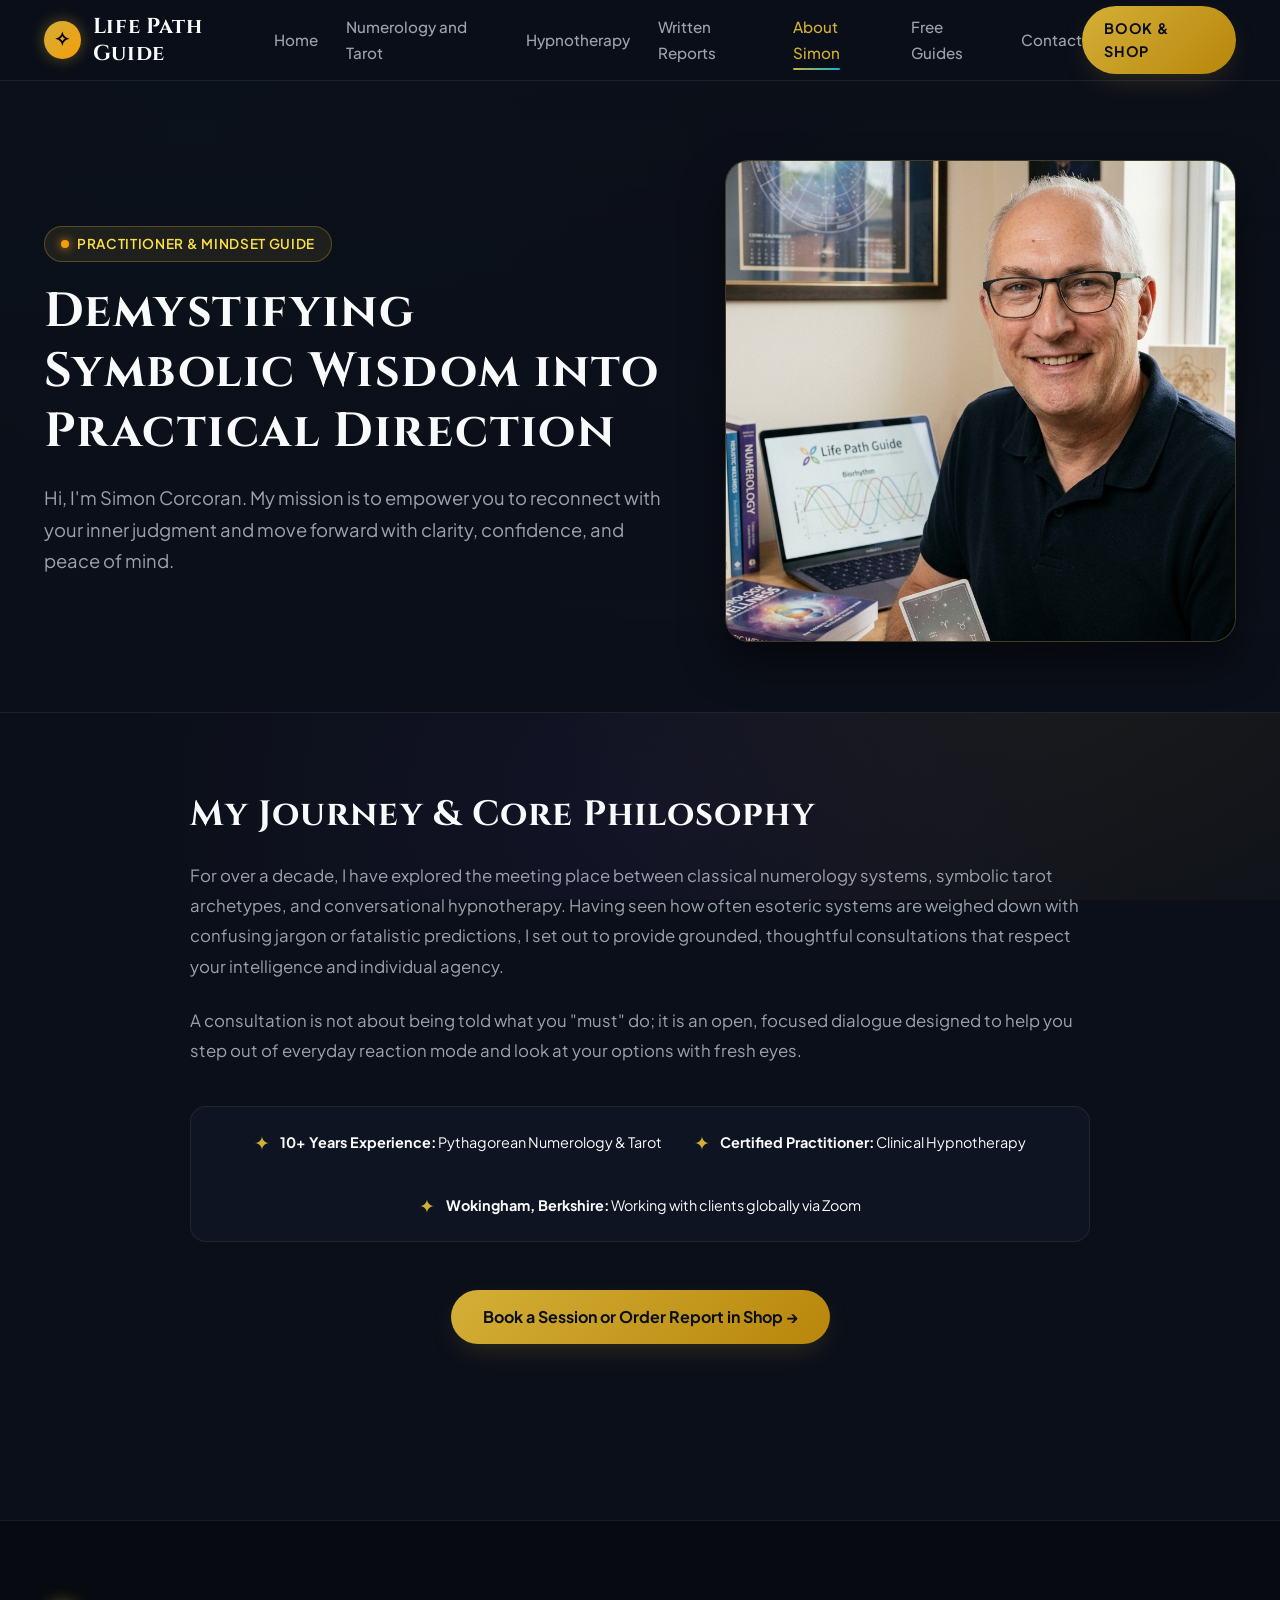
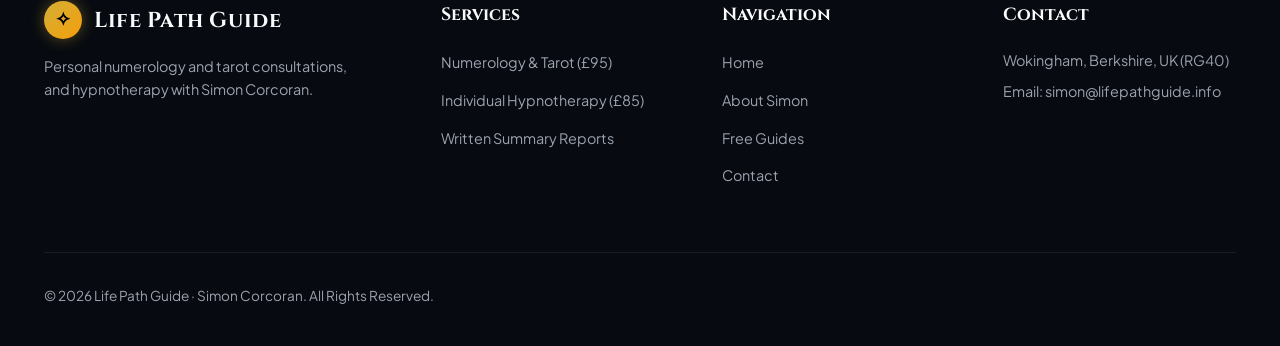
==== commit cc927ce4: "Add free numerology report bundle with Digital Detox guide and link all products/bookings to Wix sho" ====
--- a/LifePathGuide/about.html
+++ b/LifePathGuide/about.html
@@ -27,9 +27,9 @@
         <li><a href="contact.html" class="nav-link">Contact</a></li>
       </ul>
 
-      <button class="nav-cta-btn" data-open-booking data-service="Numerology & Tarot Consultation (60 Mins)">
-        <span>Enquire About a Session</span>
-      </button>
+      <a href="https://www.thecelestialnavigator.com/category/all-products" target="_blank" rel="noopener noreferrer" class="nav-cta-btn">
+        <span>Book &amp; Shop</span>
+      </a>
 
       <button class="mobile-menu-toggle" aria-label="Toggle Mobile Menu">☰</button>
     </div>
@@ -83,9 +83,9 @@
     </div>
 
     <div style="margin-top: 3rem; text-align: center;">
-      <button class="btn-primary" data-open-booking data-service="Numerology & Tarot Consultation (60 Mins)">
-        Enquire About a Session (£95)
-      </button>
+      <a href="https://www.thecelestialnavigator.com/category/all-products" target="_blank" rel="noopener noreferrer" class="btn-primary">
+        Book a Session or Order Report in Shop →
+      </a>
     </div>
   </section>
 
--- a/LifePathGuide/styles.css
+++ b/LifePathGuide/styles.css
@@ -1444,6 +1444,78 @@
   }
 }
 
+/* Products Summary Showcase */
+.products-summary-grid {
+  display: grid;
+  grid-template-columns: repeat(2, 1fr);
+  gap: 2rem;
+  margin-top: 2rem;
+}
+
+.product-order-badge {
+  position: absolute;
+  top: 15px;
+  left: 15px;
+  background: rgba(11, 15, 25, 0.88);
+  backdrop-filter: blur(8px);
+  border: 1px solid rgba(255, 255, 255, 0.2);
+  color: var(--text-main);
+  font-size: 0.75rem;
+  font-weight: 700;
+  letter-spacing: 0.06em;
+  text-transform: uppercase;
+  padding: 0.35rem 0.8rem;
+  border-radius: 50px;
+}
+
+.ebook-summary-strip {
+  margin-top: 2rem;
+  background: var(--bg-card);
+  border: 1px solid var(--border-subtle);
+  border-radius: 20px;
+  padding: 2rem;
+  display: grid;
+  grid-template-columns: 140px 1fr auto;
+  gap: 2rem;
+  align-items: center;
+  transition: border-color var(--transition-fast), box-shadow var(--transition-fast);
+}
+
+.ebook-summary-strip:hover {
+  border-color: var(--border-glow);
+  box-shadow: 0 15px 35px rgba(0, 0, 0, 0.4);
+}
+
+.ebook-thumb {
+  width: 140px;
+  height: 175px;
+  border-radius: 12px;
+  object-fit: cover;
+  border: 1px solid var(--border-glow);
+}
+
+.responsive-split-card {
+  display: grid;
+  grid-template-columns: 1fr 1fr;
+  gap: 3rem;
+  align-items: center;
+}
+
+@media (max-width: 900px) {
+  .products-summary-grid,
+  .responsive-split-card {
+    grid-template-columns: 1fr;
+  }
+  .ebook-summary-strip {
+    grid-template-columns: 1fr;
+    text-align: left;
+  }
+  .ebook-thumb {
+    width: 120px;
+    height: 150px;
+  }
+}
+
 @media (max-width: 640px) {
   .situations-grid {
     grid-template-columns: 1fr;
@@ -1455,3 +1527,107 @@
   }
 }
 
+/* Free Guide + Personal Numerology Report Modal Enhancements */
+.dob-inline-grid {
+  display: grid;
+  grid-template-columns: 1fr 1.2fr 1fr;
+  gap: 0.75rem;
+}
+
+.form-field-error {
+  color: #F87171;
+  font-size: 0.85rem;
+  margin-top: 0.25rem;
+  display: none;
+}
+
+.report-bundle-banner {
+  background: linear-gradient(135deg, rgba(212, 175, 55, 0.12), rgba(6, 182, 212, 0.08));
+  border: 1px solid var(--border-glow);
+  border-radius: 14px;
+  padding: 1.15rem 1.25rem;
+  margin-bottom: 1.25rem;
+}
+
+.report-bundle-banner h4 {
+  color: var(--gold-light);
+  font-size: 1.05rem;
+  margin-bottom: 0.35rem;
+}
+
+.report-bundle-banner p {
+  font-size: 0.88rem;
+  color: var(--text-main);
+  line-height: 1.5;
+}
+
+.numerology-report-grid {
+  display: grid;
+  grid-template-columns: 1fr;
+  gap: 0.85rem;
+  margin-bottom: 1.5rem;
+}
+
+.numerology-number-card {
+  background: rgba(17, 24, 39, 0.85);
+  border: 1px solid var(--border-subtle);
+  border-radius: 12px;
+  padding: 1rem 1.15rem;
+  display: flex;
+  align-items: flex-start;
+  gap: 1rem;
+}
+
+.numerology-number-card:hover {
+  border-color: var(--border-glow);
+}
+
+.numerology-mini-badge {
+  width: 46px;
+  height: 46px;
+  border-radius: 50%;
+  background: linear-gradient(135deg, var(--gold-primary), var(--gold-glow));
+  color: #0B0F19;
+  font-family: var(--font-heading);
+  font-weight: 800;
+  font-size: 1.25rem;
+  display: flex;
+  align-items: center;
+  justify-content: center;
+  flex-shrink: 0;
+  box-shadow: 0 0 15px rgba(212, 175, 55, 0.3);
+}
+
+.numerology-number-meta {
+  font-size: 0.75rem;
+  text-transform: uppercase;
+  letter-spacing: 0.06em;
+  color: var(--cyan-accent);
+  font-weight: 700;
+  margin-bottom: 0.15rem;
+}
+
+.numerology-number-card h5 {
+  font-family: var(--font-heading);
+  font-size: 1rem;
+  color: var(--gold-light);
+  margin-bottom: 0.35rem;
+}
+
+.numerology-number-card p {
+  font-size: 0.88rem;
+  line-height: 1.55;
+  color: var(--text-muted);
+}
+
+@media (max-width: 560px) {
+  .dob-inline-grid {
+    grid-template-columns: 1fr;
+  }
+  .numerology-number-card {
+    flex-direction: column;
+    gap: 0.65rem;
+  }
+}
+
+
